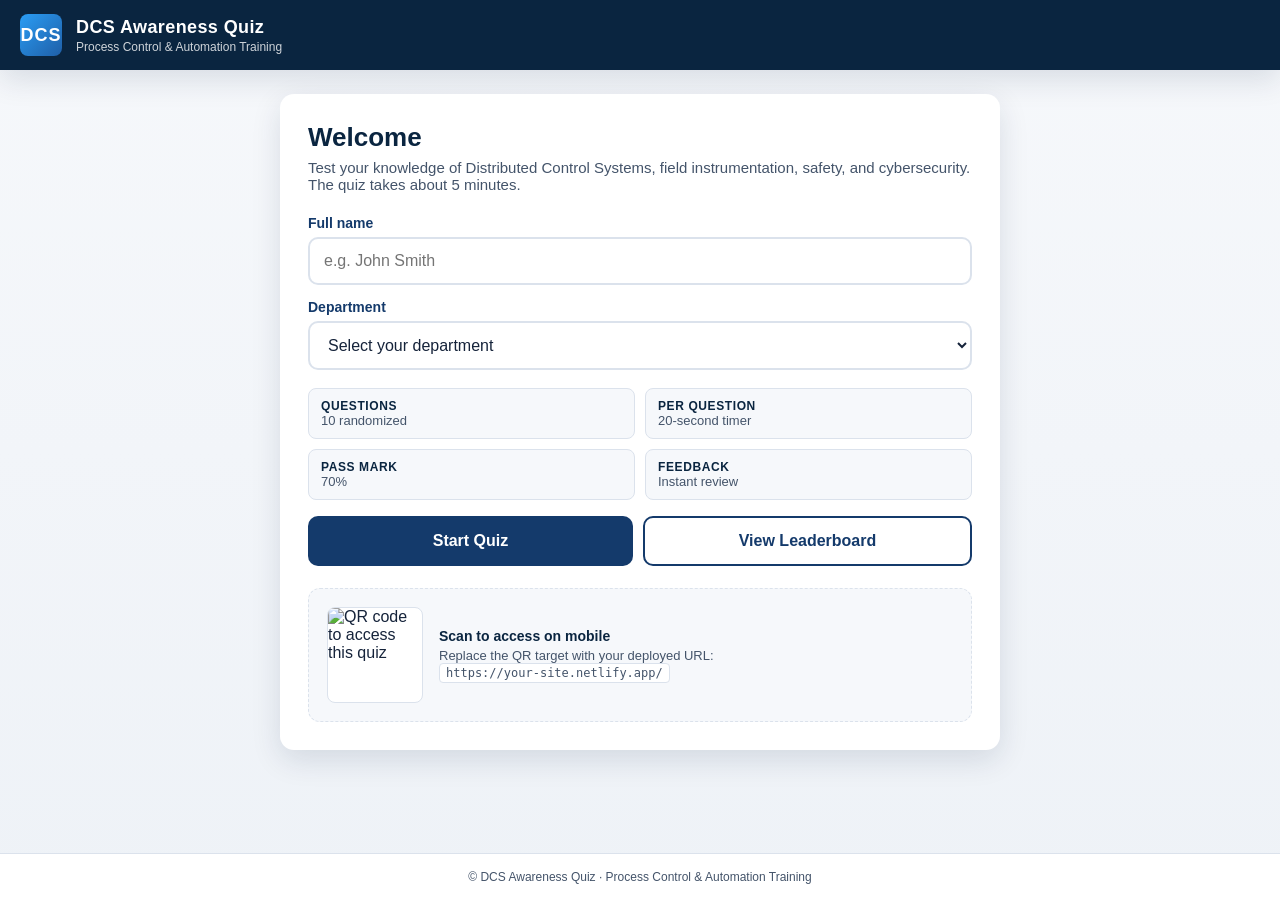
==== index.html @ f4200b49 "Add files via upload" ====
<!DOCTYPE html>
<html lang="en">
<head>
  <meta charset="UTF-8" />
  <meta name="viewport" content="width=device-width, initial-scale=1.0" />
  <meta name="theme-color" content="#0a2540" />
  <title>DCS Awareness Quiz</title>
  <link rel="stylesheet" href="style.css" />
</head>
<body>
  <!-- ============ Top bar ============ -->
  <header class="topbar">
    <!-- Logo placeholder: replace text "DCS" with company logo image if available -->
    <div class="logo" aria-label="Company logo">DCS</div>
    <div>
      <h1>DCS Awareness Quiz</h1>
      <div class="sub">Process Control &amp; Automation Training</div>
    </div>
  </header>

  <!-- ============ Main ============ -->
  <main>
    <div class="container">
      <section class="card">
        <h2>Welcome</h2>
        <p class="subtitle">
          Test your knowledge of Distributed Control Systems, field instrumentation,
          safety, and cybersecurity. The quiz takes about 5 minutes.
        </p>

        <form id="start-form" novalidate>
          <label for="participant-name">Full name</label>
          <input
            id="participant-name"
            type="text"
            maxlength="60"
            placeholder="e.g. John Smith"
            autocomplete="name"
            required
          />

          <label for="department">Department</label>
          <select id="department" required>
            <option value="" disabled selected>Select your department</option>
            <option value="Operations">Operations</option>
            <option value="Process">Process</option>
            <option value="Instrument">Instrument</option>
            <option value="Electrical">Electrical</option>
            <option value="Maintenance">Maintenance</option>
            <option value="Engineering">Engineering</option>
          </select>

          <div class="hero-meta">
            <div class="chip"><strong>Questions</strong>10 randomized</div>
            <div class="chip"><strong>Per Question</strong>20-second timer</div>
            <div class="chip"><strong>Pass Mark</strong>70%</div>
            <div class="chip"><strong>Feedback</strong>Instant review</div>
          </div>

          <div class="btn-row">
            <button type="submit" class="btn" id="start-btn">Start Quiz</button>
            <a href="leaderboard.html" class="btn btn-secondary">View Leaderboard</a>
          </div>
        </form>

        <!-- QR code section: replace src with your generated QR or keep the placeholder service -->
        <div class="qr-block">
          <img
            src="https://api.qrserver.com/v1/create-qr-code/?size=160x160&data=https%3A%2F%2Fexample.netlify.app%2F"
            alt="QR code to access this quiz"
          />
          <div class="qr-text">
            <strong>Scan to access on mobile</strong>
            Replace the QR target with your deployed URL:
            <br />
            <code>https://your-site.netlify.app/</code>
          </div>
        </div>
      </section>
    </div>
  </main>

  <footer>
    © DCS Awareness Quiz · Process Control &amp; Automation Training
  </footer>

  <script src="questions.js"></script>
  <script src="script.js"></script>
  <script>
    // ---- Landing page bootstrap ----
    DCSQuiz.landing.init();
  </script>
</body>
</html>
---- style.css ----
/* =========================================================================
   DCS Awareness Quiz — Stylesheet
   Theme: Industrial Control System / Emerson DeltaV
   Palette: Dark Blue (#0a2540 / #143a6b), White, Light Gray
   Mobile-first, responsive, card-based layout.
   ========================================================================= */

:root {
  --navy-900: #0a2540;
  --navy-700: #143a6b;
  --navy-500: #1f5fa8;
  --accent:   #2a9df4;     /* DeltaV-ish bright blue */
  --white:    #ffffff;
  --gray-50:  #f6f8fb;
  --gray-100: #eef2f7;
  --gray-200: #dbe2ec;
  --gray-400: #95a3b5;
  --gray-700: #44546a;
  --ink:      #15233a;
  --green:    #1f9d55;
  --green-bg: #e2f7ec;
  --red:      #c0392b;
  --red-bg:   #fde8e6;
  --amber:    #d89e00;
  --shadow:   0 10px 30px rgba(10, 37, 64, 0.12);
  --radius:   14px;
}

/* ---------- Reset / base ---------- */
* { box-sizing: border-box; }

html, body {
  margin: 0;
  padding: 0;
  min-height: 100%;
  font-family: -apple-system, BlinkMacSystemFont, "Segoe UI", Roboto,
               "Helvetica Neue", Arial, sans-serif;
  color: var(--ink);
  background:
    linear-gradient(180deg, var(--gray-50) 0%, var(--gray-100) 100%);
  -webkit-font-smoothing: antialiased;
}

body {
  display: flex;
  flex-direction: column;
  min-height: 100vh;
}

/* ---------- Top bar ---------- */
.topbar {
  background: var(--navy-900);
  color: var(--white);
  padding: 14px 20px;
  display: flex;
  align-items: center;
  gap: 14px;
  box-shadow: var(--shadow);
}
.topbar .logo {
  width: 42px;
  height: 42px;
  border-radius: 8px;
  background: linear-gradient(135deg, var(--accent), var(--navy-500));
  display: flex; align-items: center; justify-content: center;
  font-weight: 900; font-size: 18px;
  color: var(--white);
  letter-spacing: 1px;
}
.topbar h1 {
  font-size: 18px;
  margin: 0;
  font-weight: 700;
  letter-spacing: 0.4px;
}
.topbar .sub {
  font-size: 12px;
  opacity: 0.8;
  margin-top: 2px;
}

/* ---------- Layout ---------- */
main {
  flex: 1;
  padding: 24px 16px 60px;
  display: flex;
  justify-content: center;
}
.container {
  width: 100%;
  max-width: 720px;
}

/* ---------- Card ---------- */
.card {
  background: var(--white);
  border-radius: var(--radius);
  box-shadow: var(--shadow);
  padding: 28px;
  animation: fadeUp 0.35s ease;
}
@keyframes fadeUp {
  from { opacity: 0; transform: translateY(8px); }
  to   { opacity: 1; transform: translateY(0); }
}

.card h2 {
  margin: 0 0 6px;
  color: var(--navy-900);
  font-size: 26px;
}
.card .subtitle {
  margin: 0 0 22px;
  color: var(--gray-700);
  font-size: 15px;
}

/* ---------- Forms ---------- */
label {
  display: block;
  font-weight: 600;
  margin: 14px 0 6px;
  color: var(--navy-700);
  font-size: 14px;
}
input[type="text"], select {
  width: 100%;
  padding: 13px 14px;
  font-size: 16px;
  border: 2px solid var(--gray-200);
  border-radius: 10px;
  background: var(--white);
  color: var(--ink);
  transition: border-color 0.15s, box-shadow 0.15s;
}
input[type="text"]:focus, select:focus {
  outline: none;
  border-color: var(--accent);
  box-shadow: 0 0 0 3px rgba(42, 157, 244, 0.18);
}

/* ---------- Buttons ---------- */
.btn {
  display: inline-block;
  background: var(--navy-700);
  color: var(--white);
  border: none;
  padding: 14px 22px;
  font-size: 16px;
  font-weight: 700;
  border-radius: 10px;
  cursor: pointer;
  text-decoration: none;
  text-align: center;
  transition: background 0.15s, transform 0.05s;
  width: 100%;
}
.btn:hover  { background: var(--navy-500); }
.btn:active { transform: scale(0.99); }
.btn:disabled {
  background: var(--gray-400);
  cursor: not-allowed;
}
.btn-secondary {
  background: var(--white);
  color: var(--navy-700);
  border: 2px solid var(--navy-700);
}
.btn-secondary:hover { background: var(--gray-50); }
.btn-row {
  display: flex;
  flex-wrap: wrap;
  gap: 10px;
  margin-top: 16px;
}
.btn-row .btn { flex: 1; min-width: 140px; }

/* ---------- Landing extras ---------- */
.hero-meta {
  display: grid;
  grid-template-columns: repeat(2, 1fr);
  gap: 10px;
  margin: 18px 0 8px;
}
.hero-meta .chip {
  background: var(--gray-50);
  border: 1px solid var(--gray-200);
  border-radius: 8px;
  padding: 10px 12px;
  font-size: 13px;
  color: var(--gray-700);
}
.hero-meta .chip strong { color: var(--navy-900); display: block; font-size: 12px; text-transform: uppercase; letter-spacing: 0.6px; }

.qr-block {
  margin-top: 22px;
  padding: 18px;
  border-radius: 12px;
  background: var(--gray-50);
  border: 1px dashed var(--gray-200);
  display: flex;
  align-items: center;
  gap: 16px;
}
.qr-block img {
  width: 96px; height: 96px;
  background: #fff;
  border-radius: 8px;
  border: 1px solid var(--gray-200);
}
.qr-block .qr-text { font-size: 13px; color: var(--gray-700); }
.qr-block .qr-text strong { color: var(--navy-900); display: block; margin-bottom: 4px; font-size: 14px; }
.qr-block .qr-text code {
  display: inline-block;
  background: #fff;
  border: 1px solid var(--gray-200);
  border-radius: 4px;
  padding: 2px 6px;
  font-size: 12px;
  word-break: break-all;
}

/* ---------- Quiz screen ---------- */
.quiz-header {
  display: flex;
  justify-content: space-between;
  align-items: center;
  margin-bottom: 14px;
  font-size: 14px;
  color: var(--gray-700);
  font-weight: 600;
}
.timer {
  background: var(--navy-700);
  color: var(--white);
  padding: 6px 12px;
  border-radius: 999px;
  font-weight: 800;
  font-variant-numeric: tabular-nums;
  min-width: 64px;
  text-align: center;
}
.timer.warn { background: var(--amber); }
.timer.crit { background: var(--red); animation: pulse 0.6s infinite alternate; }
@keyframes pulse {
  from { transform: scale(1); }
  to   { transform: scale(1.06); }
}

.progress {
  height: 8px;
  background: var(--gray-100);
  border-radius: 999px;
  overflow: hidden;
  margin-bottom: 18px;
}
.progress-bar {
  height: 100%;
  width: 0%;
  background: linear-gradient(90deg, var(--accent), var(--navy-500));
  transition: width 0.35s ease;
}

.question-text {
  font-size: 20px;
  font-weight: 700;
  color: var(--navy-900);
  margin: 6px 0 18px;
  line-height: 1.35;
}
.category-tag {
  display: inline-block;
  background: var(--gray-100);
  color: var(--navy-700);
  padding: 4px 10px;
  border-radius: 999px;
  font-size: 12px;
  font-weight: 600;
  margin-bottom: 8px;
}

.options {
  display: grid;
  gap: 10px;
}
.option {
  background: var(--white);
  border: 2px solid var(--gray-200);
  border-radius: 10px;
  padding: 14px 16px;
  font-size: 15px;
  text-align: left;
  cursor: pointer;
  color: var(--ink);
  transition: border-color 0.15s, background 0.15s, transform 0.05s;
  display: flex;
  gap: 12px;
  align-items: center;
}
.option:hover { border-color: var(--accent); background: var(--gray-50); }
.option:active { transform: scale(0.995); }
.option .letter {
  width: 28px; height: 28px;
  border-radius: 6px;
  background: var(--gray-100);
  color: var(--navy-700);
  display: inline-flex; align-items: center; justify-content: center;
  font-weight: 800; font-size: 13px;
  flex-shrink: 0;
}
.option.selected {
  border-color: var(--accent);
  background: rgba(42, 157, 244, 0.08);
}
.option.correct {
  background: var(--green-bg);
  border-color: var(--green);
  color: #0d5c33;
}
.option.correct .letter { background: var(--green); color: #fff; }
.option.wrong {
  background: var(--red-bg);
  border-color: var(--red);
  color: #7a1f17;
}
.option.wrong .letter { background: var(--red); color: #fff; }
.option:disabled { cursor: default; }

/* ---------- Results ---------- */
.result-hero {
  text-align: center;
  padding: 14px 0 22px;
}
.result-hero .score-circle {
  width: 160px; height: 160px;
  border-radius: 50%;
  margin: 0 auto 16px;
  display: flex;
  align-items: center; justify-content: center;
  flex-direction: column;
  color: var(--white);
  background: conic-gradient(var(--accent) var(--pct, 0%), var(--gray-100) 0);
  position: relative;
}
.result-hero .score-circle::before {
  content: "";
  position: absolute;
  inset: 12px;
  background: var(--white);
  border-radius: 50%;
}
.result-hero .score-circle .pct-text {
  position: relative;
  color: var(--navy-900);
  font-size: 36px;
  font-weight: 900;
  line-height: 1;
}
.result-hero .score-circle .pct-sub {
  position: relative;
  color: var(--gray-700);
  font-size: 12px;
  text-transform: uppercase;
  letter-spacing: 1px;
  margin-top: 4px;
}
.status-banner {
  display: inline-block;
  padding: 8px 16px;
  border-radius: 999px;
  font-weight: 800;
  font-size: 14px;
  letter-spacing: 0.4px;
}
.status-pass { background: var(--green-bg); color: var(--green); }
.status-fail { background: var(--red-bg); color: var(--red); }

.result-grid {
  display: grid;
  grid-template-columns: repeat(2, 1fr);
  gap: 12px;
  margin-top: 18px;
}
.result-grid .stat {
  background: var(--gray-50);
  border: 1px solid var(--gray-200);
  border-radius: 10px;
  padding: 12px 14px;
}
.result-grid .stat .label {
  font-size: 11px;
  text-transform: uppercase;
  letter-spacing: 0.8px;
  color: var(--gray-700);
}
.result-grid .stat .value {
  font-size: 18px;
  font-weight: 800;
  color: var(--navy-900);
  margin-top: 2px;
  word-break: break-word;
}

.message-banner {
  margin-top: 18px;
  padding: 14px 16px;
  border-radius: 10px;
  font-weight: 700;
  text-align: center;
  background: var(--gray-50);
  color: var(--navy-700);
  border: 1px solid var(--gray-200);
}

/* ---------- Review ---------- */
.review-list { display: grid; gap: 14px; margin-top: 12px; }
.review-card {
  background: var(--gray-50);
  border: 1px solid var(--gray-200);
  border-radius: 10px;
  padding: 14px 16px;
}
.review-card .rq {
  font-weight: 700;
  color: var(--navy-900);
  margin: 4px 0 8px;
}
.review-card .ra { font-size: 14px; margin: 4px 0; }
.review-card .ra.correct { color: var(--green); font-weight: 700; }
.review-card .ra.wrong   { color: var(--red); font-weight: 700; }
.review-card .ra .lbl { color: var(--gray-700); font-weight: 600; margin-right: 6px; }

/* ---------- Leaderboard ---------- */
.lb-table {
  width: 100%;
  border-collapse: collapse;
  margin-top: 6px;
  font-size: 14px;
}
.lb-table th, .lb-table td {
  padding: 12px 10px;
  text-align: left;
  border-bottom: 1px solid var(--gray-200);
}
.lb-table th {
  background: var(--navy-900);
  color: var(--white);
  font-weight: 700;
  font-size: 12px;
  text-transform: uppercase;
  letter-spacing: 0.6px;
}
.lb-table tbody tr:nth-child(odd) { background: var(--gray-50); }
.lb-table .rank-medal {
  display: inline-flex;
  align-items: center; justify-content: center;
  width: 26px; height: 26px;
  border-radius: 50%;
  font-weight: 800; font-size: 12px;
  background: var(--gray-200); color: var(--navy-900);
}
.lb-table tr:nth-child(1) .rank-medal { background: #ffd54a; }
.lb-table tr:nth-child(2) .rank-medal { background: #d9d9d9; }
.lb-table tr:nth-child(3) .rank-medal { background: #e0a06a; color: #fff; }

.empty-state {
  text-align: center;
  padding: 40px 20px;
  color: var(--gray-700);
}

/* ---------- Confetti ---------- */
.confetti {
  position: fixed;
  pointer-events: none;
  top: 0; left: 0; width: 100%; height: 100%;
  overflow: hidden;
  z-index: 9999;
}
.confetti i {
  position: absolute;
  width: 8px; height: 14px;
  top: -20px;
  opacity: 0.9;
  animation: fall linear forwards;
}
@keyframes fall {
  to {
    transform: translateY(110vh) rotate(720deg);
    opacity: 0;
  }
}

/* ---------- Footer ---------- */
footer {
  text-align: center;
  font-size: 12px;
  color: var(--gray-700);
  padding: 16px;
  background: var(--white);
  border-top: 1px solid var(--gray-200);
}

/* ---------- Responsive ---------- */
@media (max-width: 540px) {
  .topbar h1 { font-size: 16px; }
  .card { padding: 22px 18px; }
  .card h2 { font-size: 22px; }
  .question-text { font-size: 17px; }
  .hero-meta { grid-template-columns: 1fr; }
  .result-grid { grid-template-columns: 1fr; }
  .lb-table th, .lb-table td { padding: 10px 6px; font-size: 13px; }
}
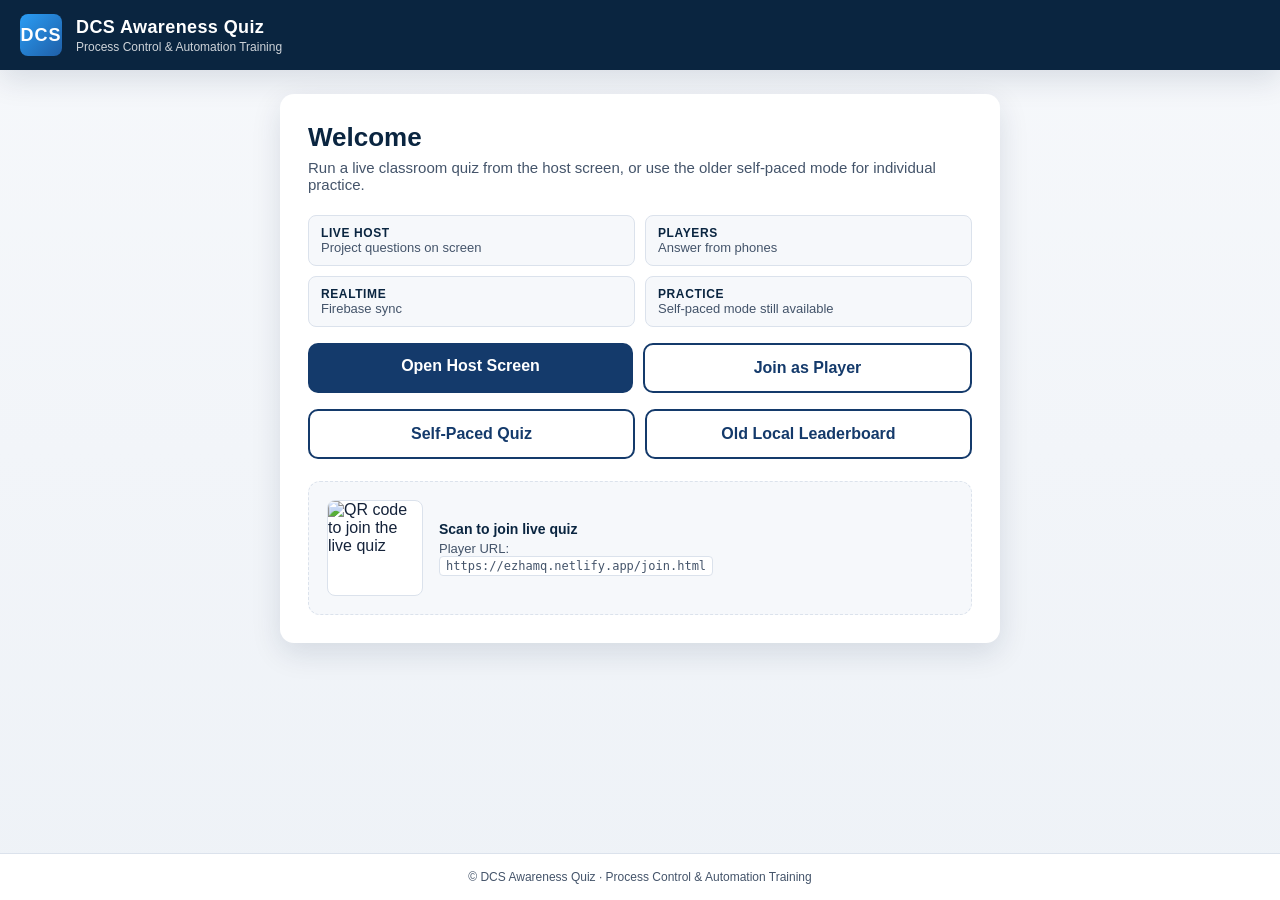
==== commit 3291755e: "Add files via upload" ====
--- a/index.html
+++ b/index.html
@@ -24,56 +24,36 @@
       <section class="card">
         <h2>Welcome</h2>
         <p class="subtitle">
-          Test your knowledge of Distributed Control Systems, field instrumentation,
-          safety, and cybersecurity. The quiz takes about 5 minutes.
+          Run a live classroom quiz from the host screen, or use the older
+          self-paced mode for individual practice.
         </p>
 
-        <form id="start-form" novalidate>
-          <label for="participant-name">Full name</label>
-          <input
-            id="participant-name"
-            type="text"
-            maxlength="60"
-            placeholder="e.g. John Smith"
-            autocomplete="name"
-            required
-          />
-
-          <label for="department">Department</label>
-          <select id="department" required>
-            <option value="" disabled selected>Select your department</option>
-            <option value="Operations">Operations</option>
-            <option value="Process">Process</option>
-            <option value="Instrument">Instrument</option>
-            <option value="Electrical">Electrical</option>
-            <option value="Maintenance">Maintenance</option>
-            <option value="Engineering">Engineering</option>
-          </select>
-
           <div class="hero-meta">
-            <div class="chip"><strong>Questions</strong>10 randomized</div>
-            <div class="chip"><strong>Per Question</strong>20-second timer</div>
-            <div class="chip"><strong>Pass Mark</strong>70%</div>
-            <div class="chip"><strong>Feedback</strong>Instant review</div>
+            <div class="chip"><strong>Live Host</strong>Project questions on screen</div>
+            <div class="chip"><strong>Players</strong>Answer from phones</div>
+            <div class="chip"><strong>Realtime</strong>Firebase sync</div>
+            <div class="chip"><strong>Practice</strong>Self-paced mode still available</div>
           </div>
 
           <div class="btn-row">
-            <button type="submit" class="btn" id="start-btn">Start Quiz</button>
-            <a href="leaderboard.html" class="btn btn-secondary">View Leaderboard</a>
+            <a href="host.html" class="btn">Open Host Screen</a>
+            <a href="join.html" class="btn btn-secondary">Join as Player</a>
           </div>
-        </form>
+          <div class="btn-row">
+            <a href="quiz.html" class="btn btn-secondary">Self-Paced Quiz</a>
+            <a href="leaderboard.html" class="btn btn-secondary">Old Local Leaderboard</a>
+          </div>
 
-        <!-- QR code section: replace src with your generated QR or keep the placeholder service -->
         <div class="qr-block">
           <img
-            src="https://api.qrserver.com/v1/create-qr-code/?size=160x160&data=https%3A%2F%2Fexample.netlify.app%2F"
-            alt="QR code to access this quiz"
+            src="https://api.qrserver.com/v1/create-qr-code/?size=160x160&data=https%3A%2F%2Fezhamq.netlify.app%2Fjoin.html"
+            alt="QR code to join the live quiz"
           />
           <div class="qr-text">
-            <strong>Scan to access on mobile</strong>
-            Replace the QR target with your deployed URL:
+            <strong>Scan to join live quiz</strong>
+            Player URL:
             <br />
-            <code>https://your-site.netlify.app/</code>
+            <code>https://ezhamq.netlify.app/join.html</code>
           </div>
         </div>
       </section>
@@ -84,11 +64,5 @@
     © DCS Awareness Quiz · Process Control &amp; Automation Training
   </footer>
 
-  <script src="questions.js"></script>
-  <script src="script.js"></script>
-  <script>
-    // ---- Landing page bootstrap ----
-    DCSQuiz.landing.init();
-  </script>
 </body>
 </html>
--- a/style.css
+++ b/style.css
@@ -91,6 +91,37 @@
   max-width: 720px;
 }
 
+.live-main {
+  display: grid;
+  grid-template-columns: minmax(0, 1fr) 340px;
+  gap: 18px;
+  align-items: start;
+  width: 100%;
+  max-width: 1320px;
+  margin: 0 auto;
+}
+
+.live-stage {
+  background: var(--white);
+  border-radius: var(--radius);
+  box-shadow: var(--shadow);
+  padding: 30px;
+  min-height: calc(100vh - 170px);
+}
+
+.live-side {
+  display: grid;
+  gap: 14px;
+}
+
+.compact-card {
+  padding: 18px;
+}
+
+.compact-card h2 {
+  font-size: 20px;
+}
+
 /* ---------- Card ---------- */
 .card {
   background: var(--white);
@@ -220,6 +251,105 @@
   word-break: break-all;
 }
 
+.join-qr {
+  display: block;
+  width: 220px;
+  height: 220px;
+  max-width: 100%;
+  margin: 10px auto;
+  border-radius: 8px;
+  border: 1px solid var(--gray-200);
+  background: #fff;
+}
+
+.live-status-row,
+.live-meta {
+  display: flex;
+  align-items: center;
+  justify-content: space-between;
+  gap: 12px;
+  flex-wrap: wrap;
+}
+
+.live-meta {
+  margin: 16px 0 20px;
+  color: var(--gray-700);
+  font-weight: 700;
+}
+
+.live-question {
+  color: var(--navy-900);
+  font-size: clamp(34px, 5vw, 64px);
+  line-height: 1.08;
+  margin: 20px 0 28px;
+}
+
+.live-options {
+  display: grid;
+  grid-template-columns: repeat(2, minmax(0, 1fr));
+  gap: 14px;
+}
+
+.live-option {
+  min-height: 120px;
+  border: 3px solid var(--gray-200);
+  border-radius: 12px;
+  padding: 18px;
+  display: flex;
+  align-items: center;
+  gap: 16px;
+  background: var(--gray-50);
+}
+
+.live-option span {
+  width: 46px;
+  height: 46px;
+  border-radius: 8px;
+  display: inline-flex;
+  align-items: center;
+  justify-content: center;
+  flex-shrink: 0;
+  background: var(--navy-700);
+  color: var(--white);
+  font-size: 22px;
+  font-weight: 900;
+}
+
+.live-option strong {
+  font-size: clamp(20px, 2.5vw, 32px);
+  line-height: 1.18;
+}
+
+.live-option.correct {
+  background: var(--green-bg);
+  border-color: var(--green);
+}
+
+.live-option.correct span {
+  background: var(--green);
+}
+
+.host-controls {
+  display: grid;
+  grid-template-columns: repeat(5, minmax(0, 1fr));
+  gap: 10px;
+  margin-top: 24px;
+}
+
+.host-controls .btn {
+  padding-inline: 12px;
+}
+
+.score-row {
+  display: grid;
+  grid-template-columns: 34px 1fr auto;
+  align-items: center;
+  gap: 8px;
+  padding: 10px 0;
+  border-bottom: 1px solid var(--gray-200);
+  font-weight: 700;
+}
+
 /* ---------- Quiz screen ---------- */
 .quiz-header {
   display: flex;
@@ -511,3 +641,32 @@
   .result-grid { grid-template-columns: 1fr; }
   .lb-table th, .lb-table td { padding: 10px 6px; font-size: 13px; }
 }
+
+@media (max-width: 980px) {
+  .live-main {
+    grid-template-columns: 1fr;
+  }
+
+  .host-controls {
+    grid-template-columns: repeat(2, minmax(0, 1fr));
+  }
+}
+
+@media (max-width: 640px) {
+  .live-stage {
+    padding: 22px 18px;
+    min-height: auto;
+  }
+
+  .live-options {
+    grid-template-columns: 1fr;
+  }
+
+  .live-option {
+    min-height: 88px;
+  }
+
+  .host-controls {
+    grid-template-columns: 1fr;
+  }
+}
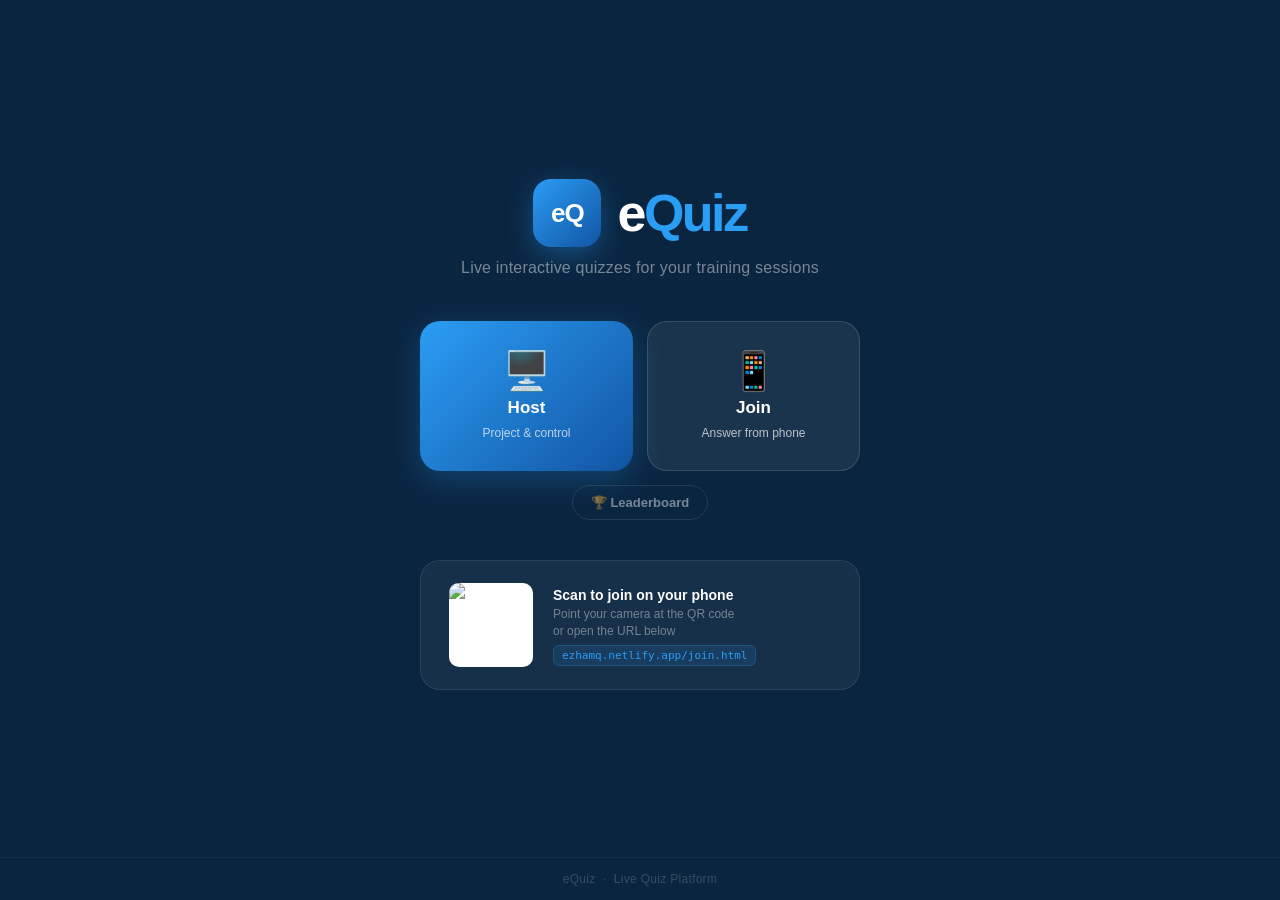
==== commit b60d4b63: "Add files via upload" ====
--- a/index.html
+++ b/index.html
@@ -4,65 +4,247 @@
   <meta charset="UTF-8" />
   <meta name="viewport" content="width=device-width, initial-scale=1.0" />
   <meta name="theme-color" content="#0a2540" />
-  <title>DCS Awareness Quiz</title>
-  <link rel="stylesheet" href="style.css" />
+  <title>eQuiz — Live Interactive Quiz</title>
+  <style>
+    *, *::before, *::after { box-sizing: border-box; margin: 0; padding: 0; }
+
+    body {
+      min-height: 100vh;
+      display: flex;
+      flex-direction: column;
+      font-family: -apple-system, BlinkMacSystemFont, "Segoe UI", Roboto, sans-serif;
+      background: #0a2540;
+      color: #fff;
+      -webkit-font-smoothing: antialiased;
+    }
+
+    /* ── Hero ───────────────────────────────────────────── */
+    .hero {
+      flex: 1;
+      display: flex;
+      flex-direction: column;
+      align-items: center;
+      justify-content: center;
+      padding: 48px 24px 36px;
+      text-align: center;
+      gap: 0;
+    }
+
+    /* Brand mark */
+    .brand {
+      display: flex;
+      align-items: center;
+      gap: 16px;
+      margin-bottom: 12px;
+    }
+    .brand-icon {
+      width: 68px;
+      height: 68px;
+      border-radius: 18px;
+      background: linear-gradient(135deg, #2a9df4 0%, #1254a3 100%);
+      display: flex;
+      align-items: center;
+      justify-content: center;
+      font-size: 26px;
+      font-weight: 900;
+      color: #fff;
+      letter-spacing: -1px;
+      box-shadow: 0 8px 28px rgba(42,157,244,0.35);
+      flex-shrink: 0;
+    }
+    .brand-name {
+      font-size: 52px;
+      font-weight: 900;
+      letter-spacing: -2.5px;
+      line-height: 1;
+      color: #fff;
+    }
+    .brand-name .accent { color: #2a9df4; }
+
+    .tagline {
+      font-size: 16px;
+      color: rgba(255,255,255,0.45);
+      font-weight: 500;
+      letter-spacing: 0.2px;
+      margin-bottom: 44px;
+    }
+
+    /* ── Two main actions ───────────────────────────────── */
+    .action-grid {
+      display: grid;
+      grid-template-columns: 1fr 1fr;
+      gap: 14px;
+      width: 100%;
+      max-width: 440px;
+      margin-bottom: 14px;
+    }
+
+    .action-card {
+      display: flex;
+      flex-direction: column;
+      align-items: center;
+      justify-content: center;
+      gap: 8px;
+      padding: 30px 16px;
+      border-radius: 20px;
+      text-decoration: none;
+      font-weight: 700;
+      transition: transform 0.12s ease, box-shadow 0.12s ease;
+      border: none;
+    }
+    .action-card:hover  { transform: translateY(-3px); }
+    .action-card:active { transform: scale(0.97); }
+
+    .card-icon  { font-size: 38px; line-height: 1; }
+    .card-label { font-size: 17px; font-weight: 900; color: inherit; }
+    .card-sub   { font-size: 12px; opacity: 0.7; font-weight: 500; }
+
+    /* Host — vivid blue */
+    .card-host {
+      background: linear-gradient(135deg, #2a9df4 0%, #1254a3 100%);
+      color: #fff;
+      box-shadow: 0 8px 32px rgba(42,157,244,0.28);
+    }
+    /* Join — glass */
+    .card-join {
+      background: rgba(255,255,255,0.07);
+      color: #fff;
+      border: 1.5px solid rgba(255,255,255,0.14);
+    }
+    .card-join:hover { background: rgba(255,255,255,0.12); }
+
+    /* ── Secondary links row ────────────────────────────── */
+    .link-row {
+      display: flex;
+      gap: 12px;
+      margin-bottom: 40px;
+    }
+    .ghost-link {
+      display: inline-flex;
+      align-items: center;
+      gap: 6px;
+      color: rgba(255,255,255,0.45);
+      text-decoration: none;
+      font-size: 13px;
+      font-weight: 600;
+      padding: 9px 18px;
+      border-radius: 999px;
+      border: 1px solid rgba(255,255,255,0.1);
+      transition: color 0.15s, border-color 0.15s, background 0.15s;
+    }
+    .ghost-link:hover {
+      color: #fff;
+      border-color: rgba(255,255,255,0.28);
+      background: rgba(255,255,255,0.06);
+    }
+
+    /* ── QR join section ────────────────────────────────── */
+    .qr-section {
+      display: flex;
+      align-items: center;
+      gap: 20px;
+      background: rgba(255,255,255,0.05);
+      border: 1px solid rgba(255,255,255,0.09);
+      border-radius: 20px;
+      padding: 22px 28px;
+      max-width: 440px;
+      width: 100%;
+    }
+    .qr-section img {
+      width: 84px;
+      height: 84px;
+      border-radius: 10px;
+      background: #fff;
+      flex-shrink: 0;
+    }
+    .qr-info { text-align: left; }
+    .qr-info strong {
+      display: block;
+      font-size: 14px;
+      font-weight: 800;
+      color: #fff;
+      margin-bottom: 3px;
+    }
+    .qr-info p {
+      font-size: 12px;
+      color: rgba(255,255,255,0.4);
+      margin-bottom: 6px;
+      line-height: 1.4;
+    }
+    .qr-info code {
+      font-size: 11px;
+      background: rgba(42,157,244,0.12);
+      border: 1px solid rgba(42,157,244,0.25);
+      border-radius: 6px;
+      padding: 3px 8px;
+      color: #2a9df4;
+      word-break: break-all;
+    }
+
+    /* ── Footer ─────────────────────────────────────────── */
+    footer {
+      text-align: center;
+      padding: 14px;
+      font-size: 12px;
+      color: rgba(255,255,255,0.18);
+      border-top: 1px solid rgba(255,255,255,0.05);
+      letter-spacing: 0.3px;
+    }
+
+    /* ── Responsive ─────────────────────────────────────── */
+    @media (max-width: 420px) {
+      .brand-name { font-size: 40px; }
+      .brand-icon { width: 54px; height: 54px; font-size: 20px; }
+      .qr-section { flex-direction: column; text-align: center; }
+      .qr-info { text-align: center; }
+      .link-row { flex-direction: column; align-items: center; }
+    }
+  </style>
 </head>
 <body>
-  <!-- ============ Top bar ============ -->
-  <header class="topbar">
-    <!-- Logo placeholder: replace text "DCS" with company logo image if available -->
-    <div class="logo" aria-label="Company logo">DCS</div>
-    <div>
-      <h1>DCS Awareness Quiz</h1>
-      <div class="sub">Process Control &amp; Automation Training</div>
-    </div>
-  </header>
-
-  <!-- ============ Main ============ -->
-  <main>
-    <div class="container">
-      <section class="card">
-        <h2>Welcome</h2>
-        <p class="subtitle">
-          Run a live classroom quiz from the host screen, or use the older
-          self-paced mode for individual practice.
-        </p>
-
-          <div class="hero-meta">
-            <div class="chip"><strong>Live Host</strong>Project questions on screen</div>
-            <div class="chip"><strong>Players</strong>Answer from phones</div>
-            <div class="chip"><strong>Realtime</strong>Firebase sync</div>
-            <div class="chip"><strong>Practice</strong>Self-paced mode still available</div>
-          </div>
-
-          <div class="btn-row">
-            <a href="host.html" class="btn">Open Host Screen</a>
-            <a href="join.html" class="btn btn-secondary">Join as Player</a>
-          </div>
-          <div class="btn-row">
-            <a href="quiz.html" class="btn btn-secondary">Self-Paced Quiz</a>
-            <a href="leaderboard.html" class="btn btn-secondary">Old Local Leaderboard</a>
-          </div>
-
-        <div class="qr-block">
-          <img
-            src="https://api.qrserver.com/v1/create-qr-code/?size=160x160&data=https%3A%2F%2Fezhamq.netlify.app%2Fjoin.html"
-            alt="QR code to join the live quiz"
-          />
-          <div class="qr-text">
-            <strong>Scan to join live quiz</strong>
-            Player URL:
-            <br />
-            <code>https://ezhamq.netlify.app/join.html</code>
-          </div>
-        </div>
-      </section>
-    </div>
+  <main class="hero">
+
+    <!-- Brand -->
+    <div class="brand">
+      <div class="brand-icon">eQ</div>
+      <div class="brand-name">e<span class="accent">Quiz</span></div>
+    </div>
+    <p class="tagline">Live interactive quizzes for your training sessions</p>
+
+    <!-- Primary actions -->
+    <div class="action-grid">
+      <a href="host.html" class="action-card card-host">
+        <span class="card-icon">🖥️</span>
+        <span class="card-label">Host</span>
+        <span class="card-sub">Project &amp; control</span>
+      </a>
+      <a href="join.html" class="action-card card-join">
+        <span class="card-icon">📱</span>
+        <span class="card-label">Join</span>
+        <span class="card-sub">Answer from phone</span>
+      </a>
+    </div>
+
+    <!-- Secondary links -->
+    <div class="link-row">
+      <a href="leaderboard.html" class="ghost-link">🏆 Leaderboard</a>
+    </div>
+
+    <!-- QR to join -->
+    <div class="qr-section">
+      <img
+        src="https://api.qrserver.com/v1/create-qr-code/?size=180x180&data=https%3A%2F%2Fezhamq.netlify.app%2Fjoin.html"
+        alt="QR code — scan to join"
+      />
+      <div class="qr-info">
+        <strong>Scan to join on your phone</strong>
+        <p>Point your camera at the QR code<br>or open the URL below</p>
+        <code>ezhamq.netlify.app/join.html</code>
+      </div>
+    </div>
+
   </main>
 
-  <footer>
-    © DCS Awareness Quiz · Process Control &amp; Automation Training
-  </footer>
-
+  <footer>eQuiz &nbsp;·&nbsp; Live Quiz Platform</footer>
 </body>
 </html>
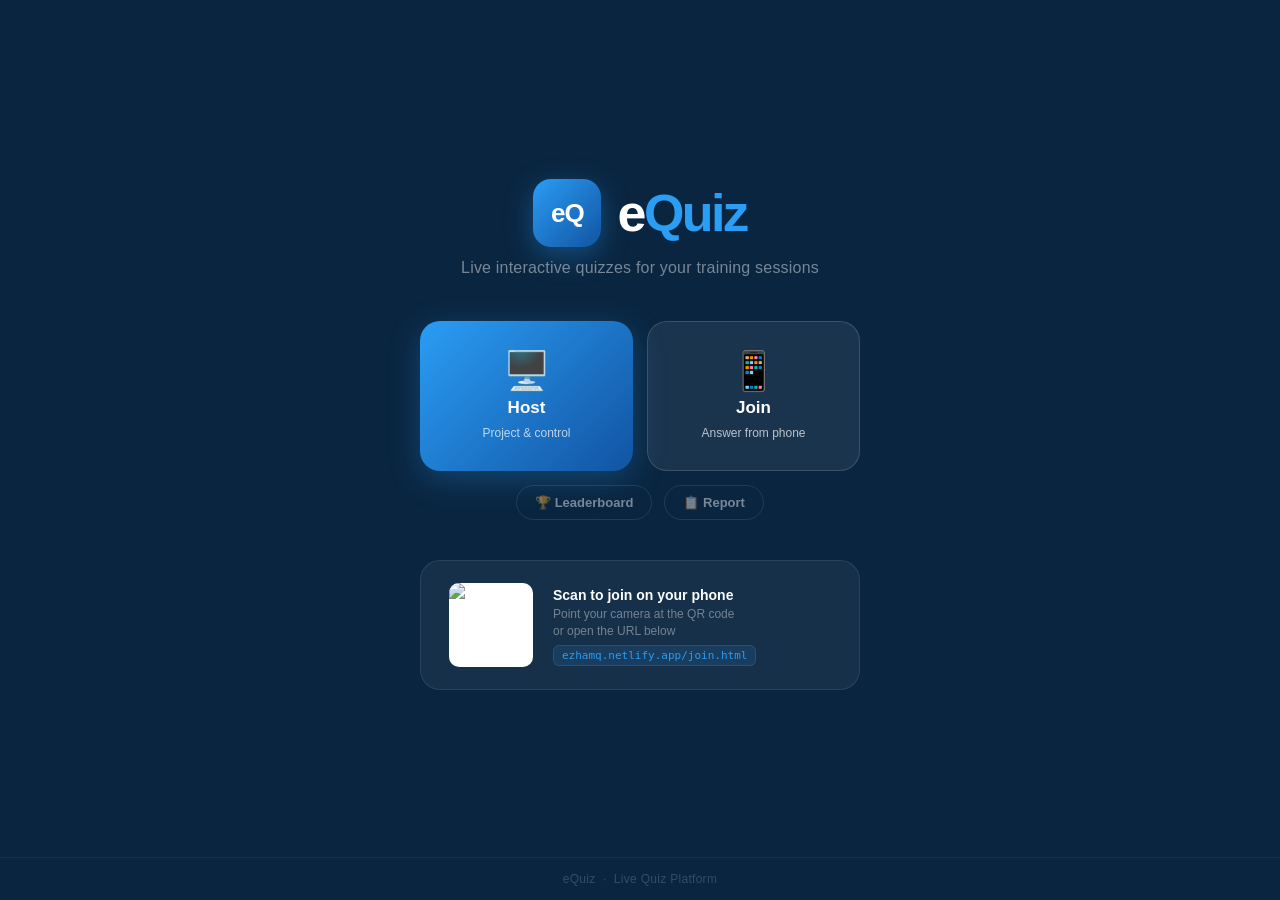
==== commit 41b461f8: "Add files via upload" ====
--- a/index.html
+++ b/index.html
@@ -228,6 +228,7 @@
     <!-- Secondary links -->
     <div class="link-row">
       <a href="leaderboard.html" class="ghost-link">🏆 Leaderboard</a>
+      <a href="report.html" class="ghost-link">📋 Report</a>
     </div>
 
     <!-- QR to join -->
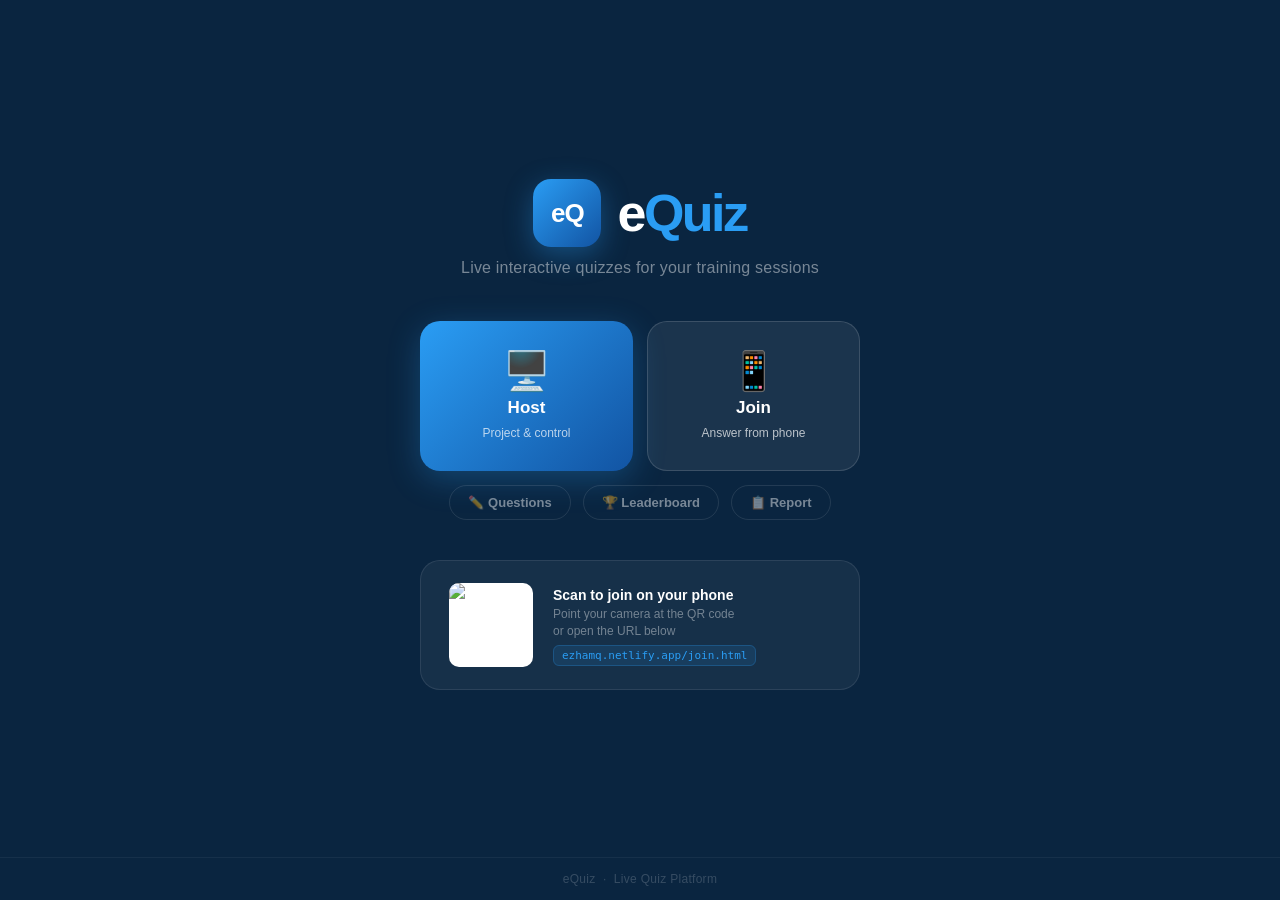
==== commit b1b0edf3: "Add files via upload" ====
--- a/index.html
+++ b/index.html
@@ -227,6 +227,7 @@
 
     <!-- Secondary links -->
     <div class="link-row">
+      <a href="manage.html" class="ghost-link">✏️ Questions</a>
       <a href="leaderboard.html" class="ghost-link">🏆 Leaderboard</a>
       <a href="report.html" class="ghost-link">📋 Report</a>
     </div>
